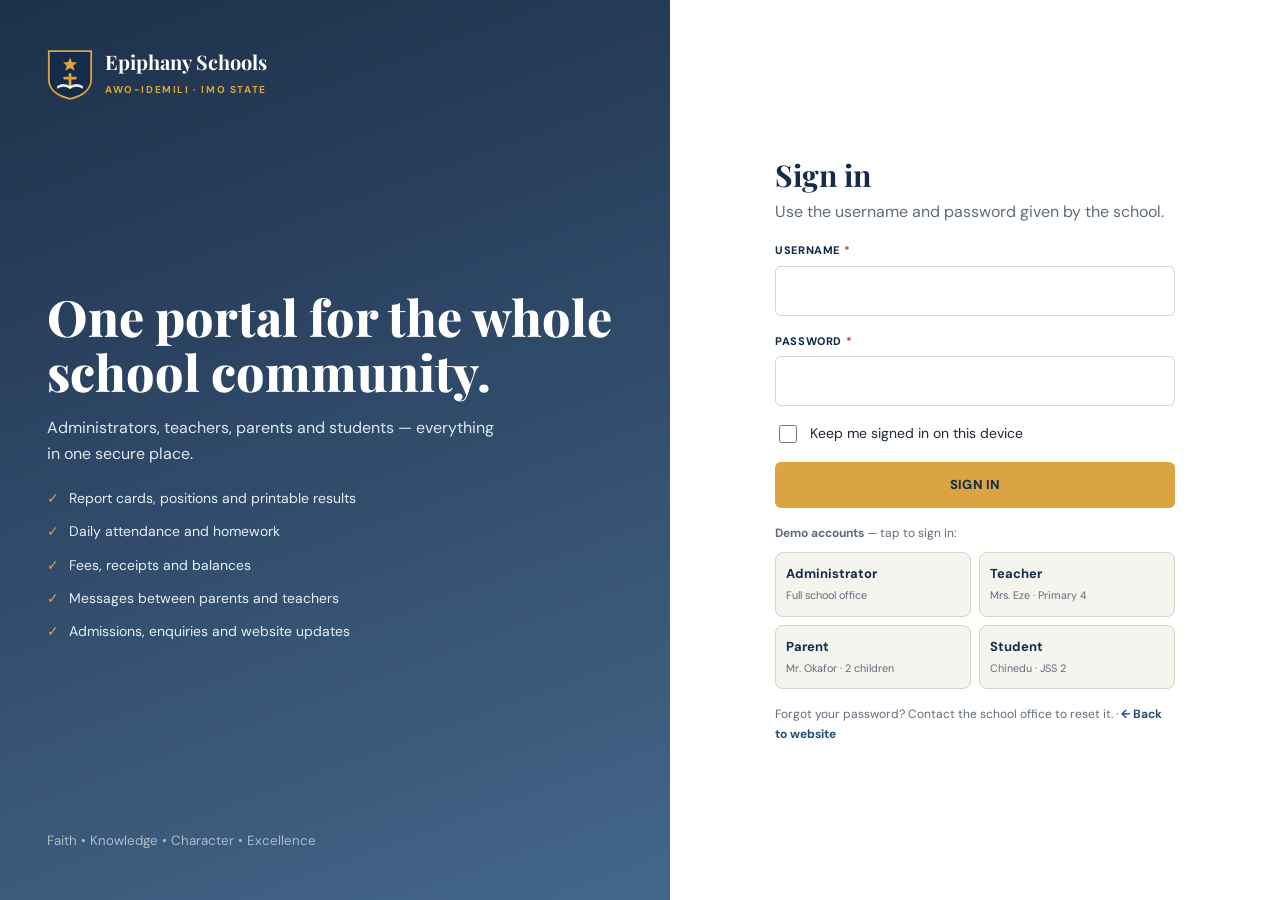
==== portal.html @ 09c10661 "Turn the demo page into a full school website and portal Public website (index.html): multi-page sit" ====
<!DOCTYPE html>
<html lang="en">
<head>
<meta charset="UTF-8">
<meta name="viewport" content="width=device-width, initial-scale=1.0">
<meta name="description" content="Epiphany Schools portal for administrators, teachers, parents and students.">
<meta name="theme-color" content="#142b4a">
<meta name="robots" content="noindex">
<title>Portal | Epiphany Schools</title>
<link rel="icon" href="assets/img/crest.svg" type="image/svg+xml">
<link rel="manifest" href="manifest.webmanifest">
<link rel="preconnect" href="https://fonts.googleapis.com"><link rel="preconnect" href="https://fonts.gstatic.com" crossorigin>
<link href="https://fonts.googleapis.com/css2?family=DM+Sans:wght@400;500;600;700&family=Playfair+Display:wght@600;700;800&display=swap" rel="stylesheet">
<link rel="stylesheet" href="assets/css/base.css">
<link rel="stylesheet" href="assets/css/portal.css">
</head>
<body class="portal">
<div id="app"></div>
<noscript><p style="padding:40px;text-align:center">Please enable JavaScript to use the portal.</p></noscript>
<script src="assets/js/data.js"></script>
<script src="assets/js/ui.js"></script>
<script src="assets/js/portal.js"></script>
<script src="assets/js/portal-academic.js"></script>
<script src="assets/js/portal-office.js"></script>
</body>
</html>
---- assets/css/base.css ----
/* =====================================================================
   Epiphany Schools — base tokens & shared components
   ===================================================================== */
:root {
  --navy: #142b4a; --navy-2: #0d1d32; --blue: #244d78; --gold: #d9a441; --gold-2: #b9862a;
  --green: #376b55; --red: #b4443a; --amber: #b7791f;
  --bg: #ffffff; --bg-2: #fbf8f0; --surface: #ffffff; --surface-2: #f6f4ee;
  --ink: #1c2938; --heading: #142b4a; --muted: #5f6c7c; --line: #e7e4dc; --line-2: #d8d3c6;
  --on-navy: #e9eef5; --chip: #f4ead4;
  --ok-bg: #e5f1ea; --ok-ink: #2a5a44; --warn-bg: #fbf0d9; --warn-ink: #7c5410; --bad-bg: #f8e3e0; --bad-ink: #8d3027; --info-bg: #e3ecf6; --info-ink: #244d78;
  --shadow: 0 18px 55px #142b4a16; --shadow-sm: 0 4px 16px #142b4a12;
  --radius: 8px;
  --font: 'DM Sans', system-ui, -apple-system, 'Segoe UI', Roboto, sans-serif;
  --serif: 'Playfair Display', Georgia, serif;
  color-scheme: light;
}
@media (prefers-color-scheme: dark) {
  :root:not([data-theme="light"]) {
    --bg: #0e1726; --bg-2: #121d2f; --surface: #15223a; --surface-2: #1b2a44;
    --ink: #e4e9f0; --heading: #f1f4f8; --muted: #9aa8ba; --line: #26364f; --line-2: #33476a;
    --chip: #2a3550; --blue: #7fa9d6; --green: #6fb393;
    --ok-bg: #173a2c; --ok-ink: #9fdcbf; --warn-bg: #3d2f12; --warn-ink: #f2cf86; --bad-bg: #431d1a; --bad-ink: #f3aaa2; --info-bg: #1a2e4a; --info-ink: #a9c8ec;
    --shadow: 0 18px 55px #00000040; --shadow-sm: 0 4px 16px #00000030;
    color-scheme: dark;
  }
}
:root[data-theme="dark"] {
  --bg: #0e1726; --bg-2: #121d2f; --surface: #15223a; --surface-2: #1b2a44;
  --ink: #e4e9f0; --heading: #f1f4f8; --muted: #9aa8ba; --line: #26364f; --line-2: #33476a;
  --chip: #2a3550; --blue: #7fa9d6; --green: #6fb393;
  --ok-bg: #173a2c; --ok-ink: #9fdcbf; --warn-bg: #3d2f12; --warn-ink: #f2cf86; --bad-bg: #431d1a; --bad-ink: #f3aaa2; --info-bg: #1a2e4a; --info-ink: #a9c8ec;
  --shadow: 0 18px 55px #00000040; --shadow-sm: 0 4px 16px #00000030;
  color-scheme: dark;
}

*, *::before, *::after { box-sizing: border-box; }
html { scroll-behavior: smooth; -webkit-text-size-adjust: 100%; }
@media (prefers-reduced-motion: reduce) { html { scroll-behavior: auto; } *, *::before, *::after { transition: none !important; animation: none !important; } }
body { margin: 0; font-family: var(--font); color: var(--ink); background: var(--bg); line-height: 1.65; overflow-x: hidden; }
a { color: inherit; text-decoration: none; }
img { max-width: 100%; display: block; }
button, input, select, textarea { font: inherit; color: inherit; }
h1, h2, h3, h4 { color: var(--heading); }
:focus-visible { outline: 3px solid var(--gold); outline-offset: 2px; }
.skip { position: absolute; left: -999px; top: 8px; background: var(--gold); color: var(--navy); padding: 10px 16px; z-index: 100; font-weight: 700; border-radius: 4px; }
.skip:focus { left: 8px; }
.sr-only { position: absolute; width: 1px; height: 1px; overflow: hidden; clip: rect(0 0 0 0); white-space: nowrap; }
.tbc { color: var(--muted); font-style: italic; }
.muted { color: var(--muted); }
.c { text-align: center; } .r { text-align: right; }
.hidden, [hidden] { display: none !important; }

/* ---------- buttons ---------- */
.btn { display: inline-flex; align-items: center; justify-content: center; gap: 8px; border: 0; border-radius: 6px; padding: 12px 20px; background: var(--gold); color: var(--navy); font-weight: 800; font-size: 13px; letter-spacing: .3px; cursor: pointer; transition: transform .2s, box-shadow .2s, background .2s; white-space: nowrap; min-height: 44px; }
.btn:hover { transform: translateY(-1px); box-shadow: 0 8px 20px #d9a44140; }
.btn:disabled { opacity: .5; cursor: not-allowed; transform: none; box-shadow: none; }
.btn.navy { background: var(--navy); color: #fff; }
.btn.ghost { background: transparent; color: var(--heading); border: 1px solid var(--line-2); }
.btn.ghost:hover { background: var(--surface-2); box-shadow: none; }
.btn.outline { background: transparent; border: 1px solid #ffffff9c; color: #fff; }
.btn.danger { background: var(--red); color: #fff; }
.btn.ok { background: var(--green); color: #fff; }
.btn.sm { padding: 7px 12px; font-size: 12px; min-height: 34px; }
.btn.block { width: 100%; }
.icon-btn { background: transparent; border: 1px solid var(--line); color: var(--heading); width: 40px; height: 40px; border-radius: 50%; cursor: pointer; display: inline-grid; place-items: center; font-size: 16px; flex: 0 0 auto; }
.icon-btn:hover { background: var(--surface-2); }
.link-btn { background: none; border: 0; padding: 0; color: var(--blue); font-weight: 700; cursor: pointer; font-size: inherit; }
.link-btn:hover { text-decoration: underline; }
.link-btn.danger { color: var(--red); }

/* ---------- forms ---------- */
.form-grid { display: grid; grid-template-columns: 1fr 1fr; gap: 14px 16px; }
.form-grid.three { grid-template-columns: repeat(3, 1fr); }
.field { display: grid; gap: 6px; align-content: start; min-width: 0; }
.field.full { grid-column: 1 / -1; }
.field label { font-size: 11px; font-weight: 800; color: var(--heading); letter-spacing: .6px; text-transform: uppercase; }
.field .req { color: var(--red); }
.field input, .field select, .field textarea, .input { width: 100%; border: 1px solid var(--line-2); border-radius: 6px; padding: 11px 12px; background: var(--surface); color: var(--ink); outline: none; min-height: 44px; }
.field textarea { resize: vertical; min-height: 96px; }
.field input:focus, .field select:focus, .field textarea:focus, .input:focus { border-color: var(--gold); box-shadow: 0 0 0 3px #d9a44130; }
.field input:invalid:not(:placeholder-shown) { border-color: var(--red); }
.hint { color: var(--muted); font-size: 12px; }
.form-actions { display: flex; gap: 10px; flex-wrap: wrap; align-items: center; margin-top: 6px; }
.check { display: flex; gap: 10px; align-items: flex-start; font-size: 14px; cursor: pointer; }
.check input { width: 18px; height: 18px; margin-top: 3px; accent-color: var(--gold); flex: 0 0 auto; }

/* ---------- chips & badges ---------- */
.badge { display: inline-flex; align-items: center; gap: 5px; padding: 3px 10px; border-radius: 99px; font-size: 11px; font-weight: 800; letter-spacing: .3px; background: var(--surface-2); color: var(--muted); white-space: nowrap; }
.badge.ok { background: var(--ok-bg); color: var(--ok-ink); }
.badge.warn { background: var(--warn-bg); color: var(--warn-ink); }
.badge.bad { background: var(--bad-bg); color: var(--bad-ink); }
.badge.info { background: var(--info-bg); color: var(--info-ink); }
.badge.gold { background: var(--chip); color: var(--heading); }
.sample-tag { display: inline-block; font-size: 10px; font-weight: 800; letter-spacing: 1px; text-transform: uppercase; color: var(--warn-ink); background: var(--warn-bg); padding: 2px 8px; border-radius: 4px; }

/* ---------- tables ---------- */
.table-wrap { width: 100%; overflow-x: auto; -webkit-overflow-scrolling: touch; border: 1px solid var(--line); border-radius: var(--radius); background: var(--surface); }
table { border-collapse: collapse; width: 100%; font-size: 13px; }
th, td { padding: 10px 12px; text-align: left; border-bottom: 1px solid var(--line); vertical-align: middle; }
thead th { font-size: 11px; text-transform: uppercase; letter-spacing: .6px; color: var(--muted); background: var(--surface-2); font-weight: 800; white-space: nowrap; }
tbody tr:last-child td { border-bottom: 0; }
tbody tr:hover td { background: color-mix(in srgb, var(--surface-2) 60%, transparent); }
th small { display: block; font-weight: 600; text-transform: none; letter-spacing: 0; }

/* ---------- modal ---------- */
.modal-open { overflow: hidden; }
.modal-backdrop { position: fixed; inset: 0; background: #0a1424a8; display: grid; place-items: center; z-index: 200; padding: 16px; animation: fade .15s ease; }
.modal { background: var(--surface); color: var(--ink); width: min(640px, 100%); max-height: calc(100vh - 32px); display: flex; flex-direction: column; border-radius: 12px; box-shadow: 0 30px 80px #0006; }
.modal.sm { width: min(440px, 100%); } .modal.lg { width: min(920px, 100%); } .modal.xl { width: min(1120px, 100%); }
.modal-head { display: flex; justify-content: space-between; align-items: center; gap: 12px; padding: 16px 20px; border-bottom: 1px solid var(--line); }
.modal-head h3 { margin: 0; font: 700 20px var(--serif); }
.modal-body { padding: 20px; overflow: auto; }
.modal-foot { padding: 14px 20px; border-top: 1px solid var(--line); display: flex; justify-content: flex-end; gap: 10px; flex-wrap: wrap; }
@keyframes fade { from { opacity: 0; } }

/* ---------- toast ---------- */
#toasts { position: fixed; bottom: 20px; right: 20px; display: grid; gap: 8px; z-index: 300; max-width: calc(100vw - 40px); }
.toast { background: var(--green); color: #fff; padding: 13px 18px; border-radius: 8px; box-shadow: var(--shadow); font-size: 14px; font-weight: 600; transform: translateY(10px); opacity: 0; transition: .25s; max-width: 380px; }
.toast.in { transform: none; opacity: 1; }
.toast.warn { background: var(--amber); } .toast.bad { background: var(--red); } .toast.info { background: var(--blue); }

/* ---------- empty / notices ---------- */
.empty { text-align: center; color: var(--muted); padding: 36px 16px; }
.notice-box { padding: 14px 16px; border-radius: 8px; background: var(--info-bg); color: var(--info-ink); font-size: 14px; border-left: 4px solid var(--blue); }
.notice-box.warn { background: var(--warn-bg); color: var(--warn-ink); border-color: var(--gold); }
.notice-box.ok { background: var(--ok-bg); color: var(--ok-ink); border-color: var(--green); }

/* ---------- charts ---------- */
.bars { display: grid; gap: 10px; }
.bar-row { display: grid; grid-template-columns: minmax(80px, 130px) 1fr auto; gap: 10px; align-items: center; font-size: 13px; }
.bar-label { color: var(--muted); overflow: hidden; text-overflow: ellipsis; white-space: nowrap; }
.bar-track { height: 12px; background: var(--surface-2); border-radius: 99px; overflow: hidden; }
.bar-fill { display: block; height: 100%; background: var(--blue); border-radius: 99px; }
.bar-val { font-weight: 800; color: var(--heading); font-variant-numeric: tabular-nums; min-width: 48px; text-align: right; }
.donut { position: relative; width: 120px; height: 120px; flex: 0 0 auto; }
.donut svg { width: 100%; height: 100%; transform: rotate(-90deg); }
.donut circle { fill: none; stroke-width: 11; }
.donut-bg { stroke: var(--surface-2); }
.donut-fg { stroke-linecap: round; }
.donut > div { position: absolute; inset: 0; display: grid; place-content: center; text-align: center; }
.donut b { font-size: 22px; color: var(--heading); line-height: 1; }
.donut small { font-size: 11px; color: var(--muted); }

/* ---------- printable documents ---------- */
.doc-head { display: flex; gap: 16px; align-items: center; border-bottom: 3px double var(--gold); padding-bottom: 12px; margin-bottom: 14px; }
.doc-head h2 { margin: 0; font: 800 22px var(--serif); color: var(--heading); letter-spacing: .5px; }
.doc-head p { margin: 0; font-size: 12px; color: var(--muted); }
.doc-head .doc-motto { color: var(--green); font-weight: 700; }
.doc-head h3 { margin: 6px 0 0; font-size: 13px; letter-spacing: 1.5px; color: var(--heading); }
.report-card, .receipt { background: var(--surface); color: var(--ink); padding: 24px; border: 1px solid var(--line); border-radius: var(--radius); }
.rc-warning { background: var(--warn-bg); color: var(--warn-ink); padding: 8px 12px; border-radius: 6px; font-size: 12px; font-weight: 700; margin-bottom: 12px; }
.rc-info { display: grid; grid-template-columns: repeat(4, 1fr); gap: 1px; background: var(--line); border: 1px solid var(--line); border-radius: 6px; overflow: hidden; margin-bottom: 14px; }
.rc-info > div { background: var(--surface); padding: 8px 10px; }
.rc-info span { display: block; font-size: 10px; text-transform: uppercase; letter-spacing: .8px; color: var(--muted); font-weight: 700; }
.rc-info b { font-size: 13px; color: var(--heading); }
.rc-table td, .rc-table th { padding: 7px 8px; font-size: 12px; }
.rc-table .grade { font-weight: 800; }
.g-A { color: var(--green); } .g-F { color: var(--red); }
.rc-grid { display: grid; grid-template-columns: 1fr 1fr; gap: 18px; margin-top: 14px; }
.rc-grid h4 { margin: 4px 0 6px; font-size: 12px; text-transform: uppercase; letter-spacing: 1px; }
.rc-mini { font-size: 12px; border: 1px solid var(--line); }
.rc-mini td, .rc-mini th { padding: 5px 8px; }
.rc-mini.wide { margin: 12px 0; }
.rc-key { display: flex; flex-wrap: wrap; gap: 4px 12px; font-size: 11px; color: var(--muted); margin: 4px 0; }
.rc-remarks { display: grid; grid-template-columns: 1fr 1fr; gap: 12px; margin-top: 14px; }
.rc-remarks > div { border: 1px solid var(--line); border-radius: 6px; padding: 10px 12px; }
.rc-remarks span { font-size: 10px; text-transform: uppercase; letter-spacing: .8px; color: var(--muted); font-weight: 800; }
.rc-remarks p { margin: 4px 0 0; font-size: 13px; font-style: italic; }
.rc-foot { display: flex; justify-content: space-between; gap: 12px; flex-wrap: wrap; margin-top: 18px; font-size: 12px; align-items: flex-end; }
.rc-foot .sig { border-top: 1px solid var(--ink); padding-top: 4px; min-width: 160px; text-align: center; margin-top: 26px; }
.receipt { max-width: 640px; margin: 0 auto; }
.receipt-amount { text-align: center; padding: 18px; background: var(--surface-2); border-radius: 8px; }
.receipt-amount span { display: block; font-size: 11px; text-transform: uppercase; letter-spacing: 1px; color: var(--muted); font-weight: 800; }
.receipt-amount b { font: 800 34px var(--serif); color: var(--heading); }
.receipt-amount small { display: block; color: var(--muted); }

/* timetable */
.timetable { font-size: 12px; min-width: 860px; }
.timetable th, .timetable td { text-align: center; padding: 9px 6px; border-right: 1px solid var(--line); }
.timetable tbody th { text-align: left; background: var(--surface-2); color: var(--heading); font-weight: 800; }
.timetable .brk { background: var(--chip); width: 34px; padding: 4px; }
.timetable td.brk span { writing-mode: vertical-rl; transform: rotate(180deg); font-size: 10px; font-weight: 800; letter-spacing: 1px; color: var(--muted); text-transform: uppercase; }
.timetable thead .brk { font-size: 0; } .timetable thead .brk small { font-size: 0; }
.timetable tr.today td, .timetable tr.today th { background: var(--info-bg); }

.print-body { background: #fff; color: #1c2938; padding: 20px; --surface: #fff; --surface-2: #f6f4ee; --ink: #1c2938; --heading: #142b4a; --muted: #5f6c7c; --line: #d7d2c6; }
@media print {
  @page { size: A4; margin: 12mm; }
  body { background: #fff !important; color: #000; }
  .print-body { padding: 0; }
  .report-card, .receipt { border: 0; padding: 0; }
  .no-print { display: none !important; }
  .report-card { page-break-after: always; }
  .table-wrap { overflow: visible; border: 0; }
  tbody tr:hover td { background: none; }
}

@media (max-width: 700px) {
  .form-grid, .form-grid.three { grid-template-columns: 1fr; }
  .field.full { grid-column: auto; }
  .rc-info { grid-template-columns: 1fr 1fr; }
  .rc-grid, .rc-remarks { grid-template-columns: 1fr; }
  .report-card, .receipt { padding: 14px; }
  .doc-head h2 { font-size: 17px; }
  .modal-body { padding: 16px; }
}
---- assets/css/portal.css ----
/* =====================================================================
   Epiphany Schools — portal
   ===================================================================== */
body.portal { background: var(--bg-2); }

/* ---------- login ---------- */
.login { min-height: 100vh; display: grid; grid-template-columns: 1.1fr 1fr; }
.login-art { background: linear-gradient(160deg, #102541f2, #244d78d9), url('https://images.unsplash.com/photo-1509062522246-3755977927d7?auto=format&fit=crop&w=1600&q=80') center/cover; color: #fff; padding: 48px 7%; display: flex; flex-direction: column; justify-content: space-between; gap: 30px; }
.login-art h1 { font: 800 clamp(32px, 4vw, 50px)/1.1 var(--serif); color: #fff; margin: 0 0 14px; }
.login-art p { color: #dfe7f0; max-width: 460px; }
.login-art ul { list-style: none; padding: 0; margin: 20px 0 0; display: grid; gap: 10px; color: #e6edf5; font-size: 14px; }
.login-art li::before { content: '✓'; color: var(--gold); font-weight: 900; margin-right: 10px; }
.login-art .brand { display: flex; align-items: center; gap: 12px; }
.login-art .brand strong { font: 700 20px var(--serif); display: block; color: #fff; }
.login-art .brand small { color: var(--gold); letter-spacing: 1.6px; font-size: 10px; font-weight: 700; }
.login-form { display: grid; place-items: center; padding: 40px 24px; background: var(--surface); }
.login-form form { width: min(400px, 100%); display: grid; gap: 16px; }
.login-form h2 { font: 700 30px var(--serif); margin: 0; }
.demo-accounts { display: grid; grid-template-columns: 1fr 1fr; gap: 8px; }
.demo-accounts button { border: 1px solid var(--line-2); background: var(--surface-2); border-radius: 8px; padding: 10px; text-align: left; cursor: pointer; font-size: 13px; }
.demo-accounts button:hover { border-color: var(--gold); }
.demo-accounts b { display: block; color: var(--heading); }
.demo-accounts small { color: var(--muted); }

/* ---------- shell ---------- */
.shell { display: grid; grid-template-columns: 256px 1fr; min-height: 100vh; }
.side { background: var(--navy); color: #c9d5e3; position: sticky; top: 0; height: 100vh; overflow-y: auto; display: flex; flex-direction: column; z-index: 50; }
.side-brand { display: flex; align-items: center; gap: 10px; padding: 18px 18px 16px; border-bottom: 1px solid #ffffff14; }
.side-brand strong { color: #fff; font: 700 16px var(--serif); display: block; line-height: 1.1; }
.side-brand small { color: var(--gold); font-size: 10px; letter-spacing: 1.4px; font-weight: 700; }
.side nav { padding: 10px 10px 20px; flex: 1; }
.side h6 { margin: 16px 10px 6px; font-size: 10px; letter-spacing: 1.6px; text-transform: uppercase; color: #8699b1; }
.side nav a { display: flex; align-items: center; gap: 11px; padding: 9px 12px; border-radius: 7px; font-size: 14px; font-weight: 600; color: #d4deea; }
.side nav a:hover { background: #ffffff12; color: #fff; }
.side nav a.active { background: var(--gold); color: var(--navy); }
.side nav a .ico { width: 20px; text-align: center; font-size: 15px; }
.side nav a .count { margin-left: auto; background: var(--red); color: #fff; font-size: 10px; font-weight: 800; padding: 1px 7px; border-radius: 99px; }
.side nav a.active .count { background: var(--navy); color: var(--gold); }
.side-foot { padding: 14px 18px; border-top: 1px solid #ffffff14; font-size: 12px; }
.side-foot a { color: var(--gold); }

.main { min-width: 0; display: flex; flex-direction: column; }
.topnav { height: 64px; background: var(--surface); border-bottom: 1px solid var(--line); display: flex; align-items: center; gap: 12px; padding: 0 24px; position: sticky; top: 0; z-index: 40; }
.topnav .burger { display: none; }
.gsearch { position: relative; flex: 1; max-width: 420px; }
.gsearch input { width: 100%; padding: 10px 14px 10px 38px; border-radius: 99px; border: 1px solid var(--line-2); background: var(--surface-2); outline: none; min-height: 40px; }
.gsearch input:focus { border-color: var(--gold); }
.gsearch::before { content: '⌕'; position: absolute; left: 14px; top: 50%; transform: translateY(-50%); color: var(--muted); font-size: 17px; }
.gsearch-results { position: absolute; top: 46px; left: 0; right: 0; background: var(--surface); border: 1px solid var(--line); border-radius: 10px; box-shadow: var(--shadow); max-height: 360px; overflow: auto; z-index: 60; }
.gsearch-results a { display: flex; gap: 10px; align-items: center; padding: 10px 14px; border-bottom: 1px solid var(--line); font-size: 14px; }
.gsearch-results a:hover, .gsearch-results a:focus { background: var(--surface-2); }
.topnav .spacer { flex: 1; }
.top-actions { display: flex; align-items: center; gap: 8px; }
.bell { position: relative; }
.bell .dot { position: absolute; top: -2px; right: -2px; background: var(--red); color: #fff; font-size: 10px; font-weight: 800; min-width: 18px; height: 18px; border-radius: 9px; display: grid; place-items: center; padding: 0 4px; }
.dropdown { position: absolute; right: 0; top: 48px; width: min(340px, calc(100vw - 24px)); background: var(--surface); border: 1px solid var(--line); border-radius: 10px; box-shadow: var(--shadow); z-index: 60; overflow: hidden; }
.dropdown h5 { margin: 0; padding: 12px 14px; border-bottom: 1px solid var(--line); font-size: 12px; text-transform: uppercase; letter-spacing: 1px; }
.dropdown a, .dropdown button.dd-item { display: block; width: 100%; text-align: left; padding: 11px 14px; border: 0; border-bottom: 1px solid var(--line); background: none; font-size: 13px; cursor: pointer; }
.dropdown a:hover, .dropdown button.dd-item:hover { background: var(--surface-2); }
.dropdown small { color: var(--muted); display: block; }
.userchip { display: flex; align-items: center; gap: 10px; padding: 4px 6px 4px 4px; border-radius: 99px; border: 1px solid var(--line); background: var(--surface); cursor: pointer; position: relative; }
.userchip .who { text-align: left; line-height: 1.15; font-size: 13px; }
.userchip .who small { color: var(--muted); font-size: 11px; text-transform: capitalize; }
.avatar { width: 34px; height: 34px; border-radius: 50%; background: var(--navy); color: var(--gold); display: grid; place-items: center; font-weight: 800; font-size: 13px; flex: 0 0 auto; }
.avatar.lg { width: 64px; height: 64px; font-size: 22px; font-family: var(--serif); }
.avatar.xl { width: 92px; height: 92px; font-size: 32px; font-family: var(--serif); }
.avatar.f { background: #7b3f61; color: #fde7f1; } .avatar.m { background: var(--blue); color: #e6f0fb; }

.content { padding: 26px 28px 60px; max-width: 1400px; width: 100%; }
.page-head { display: flex; justify-content: space-between; align-items: flex-end; gap: 16px; flex-wrap: wrap; margin-bottom: 22px; }
.page-head h1 { font: 700 28px/1.2 var(--serif); margin: 0; }
.page-head p { margin: 4px 0 0; color: var(--muted); font-size: 14px; }
.page-head .actions { display: flex; gap: 8px; flex-wrap: wrap; }

.demo-strip { background: var(--warn-bg); color: var(--warn-ink); font-size: 12.5px; padding: 8px 24px; display: flex; justify-content: space-between; gap: 12px; flex-wrap: wrap; border-bottom: 1px solid var(--line); }
.demo-strip a { font-weight: 800; text-decoration: underline; }

/* ---------- panels ---------- */
.grid { display: grid; gap: 18px; }
.grid.k4 { grid-template-columns: repeat(4, 1fr); }
.grid.k3 { grid-template-columns: repeat(3, 1fr); }
.grid.k2 { grid-template-columns: repeat(2, 1fr); }
.grid.main-side { grid-template-columns: 2fr 1fr; align-items: start; }
.panel { background: var(--surface); border: 1px solid var(--line); border-radius: 12px; padding: 20px; min-width: 0; }
.panel > h3, .panel-head h3 { margin: 0 0 14px; font: 700 18px var(--serif); }
.panel-head { display: flex; justify-content: space-between; align-items: center; gap: 10px; margin-bottom: 14px; flex-wrap: wrap; }
.panel-head h3 { margin: 0; }
.panel.flush { padding: 0; overflow: hidden; }
.panel.flush .table-wrap { border: 0; border-radius: 0; }
.kpi { background: var(--surface); border: 1px solid var(--line); border-radius: 12px; padding: 18px; display: flex; gap: 14px; align-items: center; min-width: 0; }
.kpi .k-ico { width: 46px; height: 46px; border-radius: 12px; background: var(--chip); display: grid; place-items: center; font-size: 20px; flex: 0 0 46px; }
.kpi span { font-size: 12px; color: var(--muted); font-weight: 700; display: block; }
.kpi b { font: 800 24px/1.2 var(--serif); color: var(--heading); display: block; }
.kpi small { color: var(--muted); font-size: 12px; }
a.kpi:hover { border-color: var(--gold); }

.toolbar { display: flex; gap: 10px; flex-wrap: wrap; align-items: center; margin-bottom: 16px; }
.toolbar .input, .toolbar select { width: auto; min-width: 160px; flex: 0 1 auto; }
.toolbar .input.grow { flex: 1; min-width: 200px; }
.toolbar label { font-size: 12px; font-weight: 700; color: var(--muted); }
.select { border: 1px solid var(--line-2); border-radius: 6px; padding: 9px 12px; background: var(--surface); min-height: 42px; }

.tabs { display: flex; gap: 4px; border-bottom: 1px solid var(--line); margin-bottom: 18px; overflow-x: auto; }
.tabs a, .tabs button { padding: 10px 16px; font-size: 14px; font-weight: 700; color: var(--muted); border: 0; background: none; border-bottom: 3px solid transparent; cursor: pointer; white-space: nowrap; }
.tabs a.active, .tabs button.active { color: var(--heading); border-color: var(--gold); }

.list { display: grid; }
.list-item { display: flex; gap: 12px; align-items: flex-start; padding: 12px 0; border-bottom: 1px solid var(--line); }
.list-item:last-child { border-bottom: 0; }
.list-item .grow { flex: 1; min-width: 0; }
.list-item h4 { margin: 0; font-size: 14px; }
.list-item p { margin: 2px 0 0; font-size: 13px; color: var(--muted); }
.list-item .meta { font-size: 12px; color: var(--muted); white-space: nowrap; }
.pin-tag { color: var(--gold-2); font-size: 12px; }

.child-cards { display: grid; grid-template-columns: repeat(auto-fill, minmax(280px, 1fr)); gap: 16px; }
.child-card { background: var(--surface); border: 2px solid var(--line); border-radius: 12px; padding: 18px; cursor: pointer; text-align: left; display: grid; gap: 12px; }
.child-card.active { border-color: var(--gold); box-shadow: 0 0 0 3px #d9a44125; }
.child-card .top { display: flex; gap: 12px; align-items: center; }
.child-card h3 { margin: 0; font-size: 17px; }
.child-card .mini { display: grid; grid-template-columns: repeat(3, 1fr); gap: 8px; }
.child-card .mini div { background: var(--surface-2); border-radius: 8px; padding: 8px; text-align: center; }
.child-card .mini b { display: block; font-size: 16px; color: var(--heading); }
.child-card .mini span { font-size: 11px; color: var(--muted); }

/* attendance */
.att-row { display: flex; gap: 6px; }
.att-btn { border: 1px solid var(--line-2); background: var(--surface); width: 40px; height: 36px; border-radius: 6px; font-weight: 800; cursor: pointer; font-size: 13px; color: var(--muted); }
.att-btn[aria-pressed="true"].P { background: var(--green); color: #fff; border-color: var(--green); }
.att-btn[aria-pressed="true"].A { background: var(--red); color: #fff; border-color: var(--red); }
.att-btn[aria-pressed="true"].L { background: var(--amber); color: #fff; border-color: var(--amber); }
.mark { display: inline-grid; place-items: center; width: 24px; height: 24px; border-radius: 5px; font-size: 11px; font-weight: 800; }
.mark.P { background: var(--ok-bg); color: var(--ok-ink); } .mark.A { background: var(--bad-bg); color: var(--bad-ink); } .mark.L { background: var(--warn-bg); color: var(--warn-ink); }
.att-days { display: flex; flex-wrap: wrap; gap: 6px; }
.att-days div { text-align: center; font-size: 10px; color: var(--muted); }

/* gradebook */
.score-input { width: 64px; padding: 7px 6px; border: 1px solid var(--line-2); border-radius: 5px; text-align: center; background: var(--surface); font-variant-numeric: tabular-nums; }
.score-input:focus { border-color: var(--gold); outline: none; box-shadow: 0 0 0 3px #d9a44130; }
.score-input.bad { border-color: var(--red); background: var(--bad-bg); }
.saved-flag { font-size: 12px; color: var(--green); font-weight: 700; }
.broadsheet td, .broadsheet th { padding: 6px 8px; font-size: 12px; text-align: center; white-space: nowrap; }
.broadsheet td:nth-child(2), .broadsheet th:nth-child(2) { text-align: left; position: sticky; left: 0; background: var(--surface); }
.rot { writing-mode: vertical-rl; transform: rotate(180deg); max-height: 150px; font-size: 11px; text-transform: none; letter-spacing: 0; }

/* messages */
.msg-layout { display: grid; grid-template-columns: 320px 1fr; gap: 0; min-height: 520px; }
.msg-list { border-right: 1px solid var(--line); overflow-y: auto; max-height: 70vh; }
.msg-list a { display: block; padding: 14px 16px; border-bottom: 1px solid var(--line); }
.msg-list a.active { background: var(--surface-2); box-shadow: inset 3px 0 var(--gold); }
.msg-list a.unread h4::after { content: ''; display: inline-block; width: 8px; height: 8px; background: var(--red); border-radius: 50%; margin-left: 8px; vertical-align: middle; }
.msg-list h4 { margin: 0; font-size: 14px; }
.msg-list p { margin: 2px 0 0; font-size: 12px; color: var(--muted); overflow: hidden; text-overflow: ellipsis; white-space: nowrap; }
.thread { display: flex; flex-direction: column; min-width: 0; }
.thread-head { padding: 14px 18px; border-bottom: 1px solid var(--line); }
.thread-head h3 { margin: 0; font-size: 17px; }
.bubbles { flex: 1; padding: 18px; display: flex; flex-direction: column; gap: 12px; overflow-y: auto; max-height: 56vh; }
.bubble { max-width: 78%; padding: 10px 14px; border-radius: 12px; background: var(--surface-2); font-size: 14px; }
.bubble.me { align-self: flex-end; background: var(--navy); color: #fff; }
.bubble small { display: block; font-size: 11px; opacity: .7; margin-top: 4px; }
.reply { display: flex; gap: 10px; padding: 14px 18px; border-top: 1px solid var(--line); }
.reply textarea { flex: 1; min-height: 46px; resize: vertical; border: 1px solid var(--line-2); border-radius: 8px; padding: 10px; background: var(--surface); }

/* homework */
.hw { border-left: 4px solid var(--blue); }
.hw.overdue { border-left-color: var(--red); }
.hw.done { border-left-color: var(--green); opacity: .8; }

/* ID card */
.id-card { width: 340px; height: 214px; border-radius: 12px; overflow: hidden; background: #fff; color: #1c2938; border: 1px solid #d7d2c6; display: grid; grid-template-rows: auto 1fr auto; font-family: var(--font); }
.id-card .idh { background: #142b4a; color: #fff; display: flex; gap: 8px; align-items: center; padding: 8px 12px; }
.id-card .idh b { font: 700 13px var(--serif); display: block; }
.id-card .idh small { font-size: 8px; color: #d9a441; letter-spacing: 1px; }
.id-card .idb { display: flex; gap: 12px; padding: 10px 12px; align-items: center; }
.id-card .idb .avatar { width: 74px; height: 86px; border-radius: 6px; font-size: 26px; }
.id-card .idb div { font-size: 10.5px; line-height: 1.5; }
.id-card .idb b { font-size: 13px; display: block; color: #142b4a; }
.id-card .idf { background: #d9a441; color: #142b4a; font-size: 9px; font-weight: 800; text-align: center; padding: 4px; letter-spacing: 1px; }
.id-sheet { display: flex; flex-wrap: wrap; gap: 14px; }

/* image upload preview */
.thumb { width: 64px; height: 48px; border-radius: 6px; background: var(--surface-2) center/cover; flex: 0 0 auto; }
.img-preview { width: 100%; height: 160px; border-radius: 8px; background: var(--surface-2) center/cover; border: 1px dashed var(--line-2); }

.storage-meter { height: 10px; background: var(--surface-2); border-radius: 99px; overflow: hidden; }
.storage-meter span { display: block; height: 100%; background: var(--green); }

.profile-head { display: flex; gap: 18px; align-items: center; flex-wrap: wrap; }
.profile-head h2 { margin: 0; font: 700 24px var(--serif); }
.dl { display: grid; grid-template-columns: 160px 1fr; gap: 8px 14px; font-size: 14px; margin: 0; }
.dl dt { color: var(--muted); font-weight: 700; }
.dl dd { margin: 0; }

.overlay { display: none; }

/* ---------- responsive ---------- */
@media (max-width: 1200px) {
  .grid.k4 { grid-template-columns: repeat(2, 1fr); }
}
@media (max-width: 980px) {
  .shell { grid-template-columns: 1fr; }
  .side { position: fixed; left: 0; top: 0; bottom: 0; width: 270px; transform: translateX(-100%); transition: transform .25s; }
  .side.open { transform: none; box-shadow: 0 0 60px #0008; }
  .overlay.show { display: block; position: fixed; inset: 0; background: #0006; z-index: 45; }
  .topnav { padding: 0 16px; }
  .topnav .burger { display: inline-grid; }
  .grid.main-side, .grid.k3, .grid.k2 { grid-template-columns: 1fr; }
  .login { grid-template-columns: 1fr; }
  .login-art { padding: 32px 20px; }
  .login-art ul { display: none; }
  .msg-layout { grid-template-columns: 1fr; }
  .msg-list { border-right: 0; border-bottom: 1px solid var(--line); max-height: 240px; }
}
@media (max-width: 640px) {
  .content { padding: 18px 16px 60px; }
  .grid.k4 { grid-template-columns: 1fr 1fr; gap: 10px; }
  .kpi { padding: 12px; flex-direction: column; align-items: flex-start; gap: 8px; }
  .kpi .k-ico { width: 36px; height: 36px; flex-basis: 36px; font-size: 16px; }
  .kpi b { font-size: 20px; }
  .userchip .who { display: none; }
  .gsearch { max-width: none; }
  .page-head h1 { font-size: 23px; }
  .toolbar .input, .toolbar select { min-width: 0; flex: 1 1 140px; }
  .dl { grid-template-columns: 1fr; gap: 0; }
  .dl dd { margin-bottom: 10px; }
  .demo-accounts { grid-template-columns: 1fr 1fr; }
  .bubble { max-width: 92%; }
  .panel { padding: 16px; }
  .demo-strip { padding: 8px 16px; }
  .id-card { width: 100%; max-width: 340px; }
}
@media print {
  .side, .topnav, .demo-strip, .page-head .actions, .toolbar, .tabs { display: none !important; }
  .shell { display: block; }
  .content { padding: 0; }
}
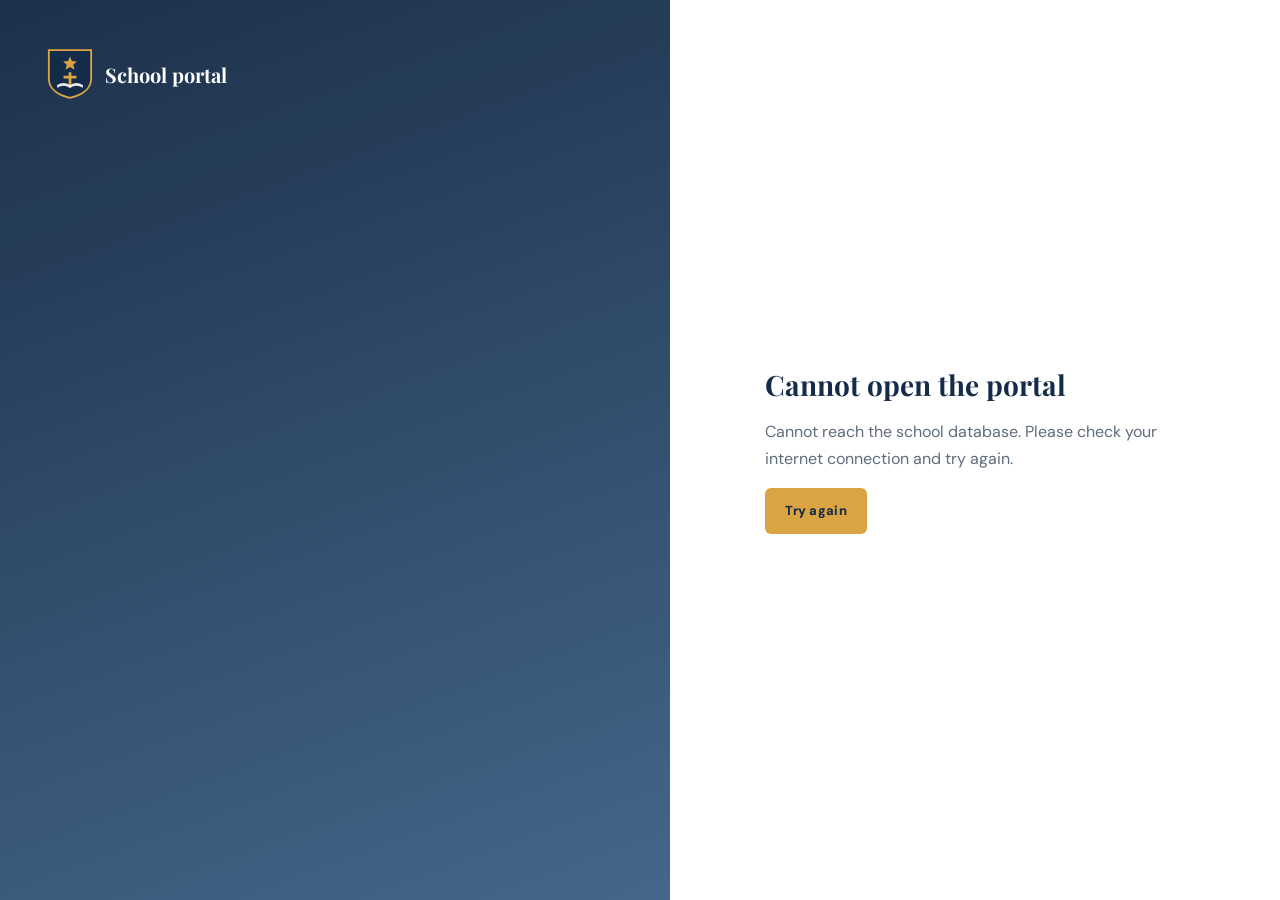
==== commit 10d70995: "Connect the website and portal to a Supabase database - Data lives in a `records` table with row-lev" ====
--- a/portal.html
+++ b/portal.html
@@ -18,6 +18,9 @@
 <div id="app"></div>
 <noscript><p style="padding:40px;text-align:center">Please enable JavaScript to use the portal.</p></noscript>
 <script src="assets/js/data.js"></script>
+<script src="assets/vendor/supabase-2.45.4.min.js"></script>
+<script src="assets/js/config.js"></script>
+<script src="assets/js/cloud.js"></script>
 <script src="assets/js/ui.js"></script>
 <script src="assets/js/portal.js"></script>
 <script src="assets/js/portal-academic.js"></script>
--- a/assets/css/portal.css
+++ b/assets/css/portal.css
@@ -192,6 +192,10 @@
 .dl dd { margin: 0; }
 
 .overlay { display: none; }
+.sync { font-size: 12px; color: var(--muted); white-space: nowrap; display: inline-flex; align-items: center; gap: 6px; margin-right: 4px; }
+.dot-s { width: 8px; height: 8px; border-radius: 50%; background: var(--green); display: inline-block; }
+.dot-s.warn { background: var(--amber); } .dot-s.bad { background: var(--red); }
+@media (max-width: 640px) { .sync { font-size: 0; gap: 0; } }
 
 /* ---------- responsive ---------- */
 @media (max-width: 1200px) {
